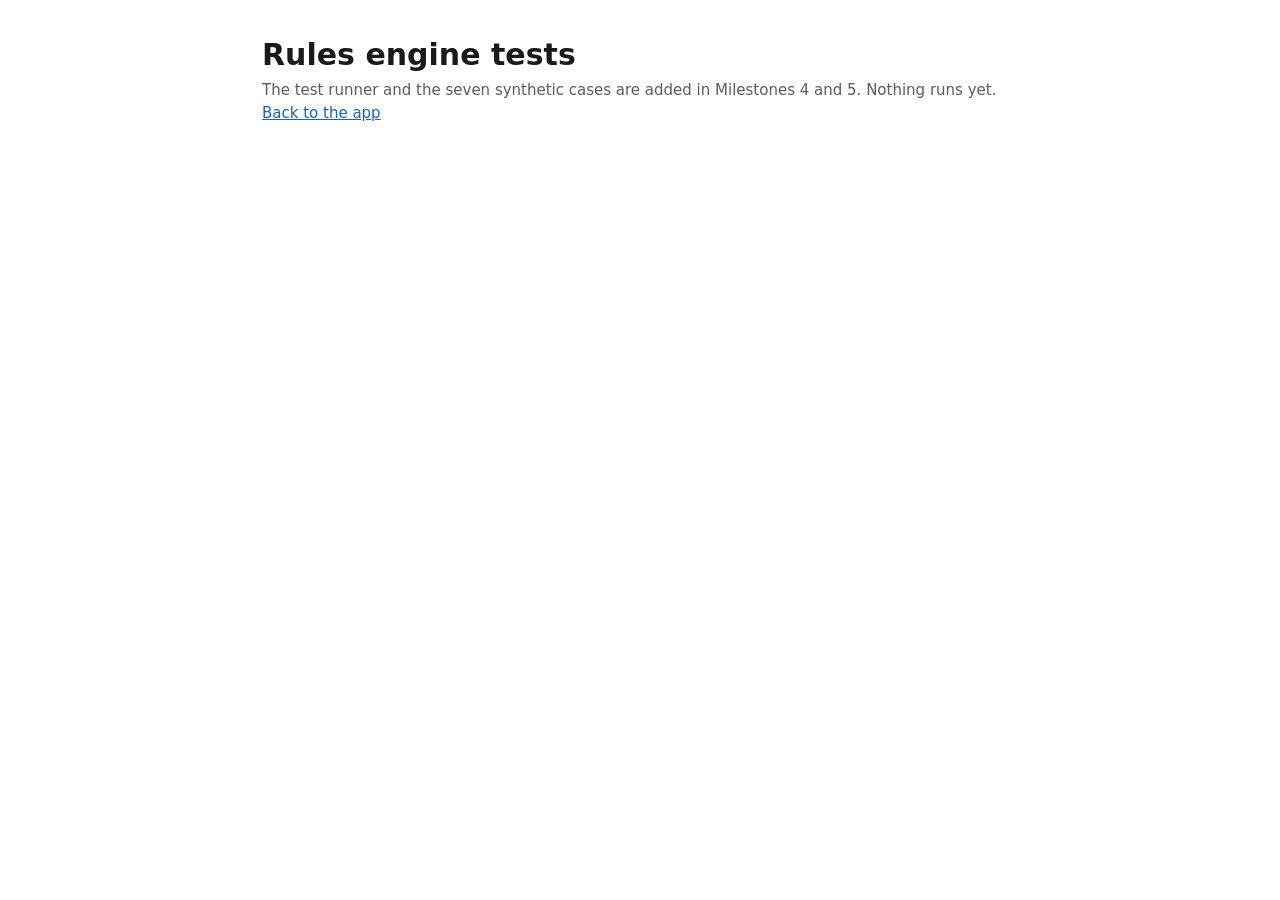
==== tests/tests.html @ 5887b2c1 "Milestone 1: UI shell, API key handling, session-only state Repo skeleton, four-screen shell matchin" ====
<!doctype html>
<html lang="en">
<head>
<meta charset="utf-8">
<meta name="viewport" content="width=device-width, initial-scale=1">
<title>Tests – Trust Return Preparer</title>
<link rel="stylesheet" href="../styles.css">
</head>
<body style="padding:32px;max-width:820px;margin:0 auto">
<h1>Rules engine tests</h1>
<p class="muted">The test runner and the seven synthetic cases are added in Milestones 4 and 5. Nothing runs yet.</p>
<p><a href="../index.html">Back to the app</a></p>
</body>
</html>
---- styles.css ----
/* Trust Return Preparer – styles
   Every colour is a CSS variable so light and dark themes stay in step.
   Text/background pairs are chosen to meet WCAG AA (4.5:1) in both themes. */

:root,
[data-theme="light"] {
  color-scheme: light;
  --bg: #FFFFFF;
  --bg-side: #F7F7F5;
  --bg-raised: #FFFFFF;
  --bg-bubble: #F0F0EE;
  --bg-hover: #EDEDEA;
  --bg-question: #F3F7FD;
  --text: #1A1A1A;
  --text-muted: #5C5C57;
  --border: #E2E2DE;
  --border-strong: #8C8C86;
  --accent: #1F5FBF;
  --accent-hover: #184C99;
  --on-accent: #FFFFFF;
  --focus: #1F5FBF;
  --high-fg: #1B6B35;  --high-bg: #E6F4EA;
  --med-fg: #8A5300;   --med-bg: #FFF3D6;
  --low-fg: #A32020;   --low-bg: #FDE8E8;
  --notice-bg: #FFF8E1; --notice-fg: #5C4300; --notice-border: #E8D08A;
  --shadow: 0 8px 30px rgba(0, 0, 0, .12);
  --backdrop: rgba(0, 0, 0, .35);
}

[data-theme="dark"] {
  color-scheme: dark;
  --bg: #1B1B1A;
  --bg-side: #141413;
  --bg-raised: #232322;
  --bg-bubble: #2C2C2A;
  --bg-hover: #2F2F2D;
  --bg-question: #1D2736;
  --text: #ECECEA;
  --text-muted: #ABABA5;
  --border: #363633;
  --border-strong: #85857F;
  --accent: #8AB6FF;
  --accent-hover: #A9C9FF;
  --on-accent: #0B1B33;
  --focus: #8AB6FF;
  --high-fg: #86E0A2;  --high-bg: #143321;
  --med-fg: #F4C76F;   --med-bg: #3A2A08;
  --low-fg: #FFA3A3;   --low-bg: #421A1A;
  --notice-bg: #33290C; --notice-fg: #F3DC9A; --notice-border: #6B5618;
  --shadow: 0 8px 30px rgba(0, 0, 0, .5);
  --backdrop: rgba(0, 0, 0, .6);
}

* { box-sizing: border-box; }
html, body { height: 100%; }
body {
  margin: 0;
  font-family: Inter, system-ui, -apple-system, "Segoe UI", Roboto, Arial, sans-serif;
  font-size: 15px;
  line-height: 1.55;
  color: var(--text);
  background: var(--bg);
  -webkit-font-smoothing: antialiased;
}
h1, h2, h3, p, ul, ol { margin: 0; }
ul, ol { padding: 0; list-style: none; }
a { color: var(--accent); }
[hidden] { display: none !important; }

:focus-visible { outline: 3px solid var(--focus); outline-offset: 2px; border-radius: 6px; }
#main:focus { outline: none; }

.sr-only {
  position: absolute; width: 1px; height: 1px; padding: 0; margin: -1px;
  overflow: hidden; clip: rect(0 0 0 0); white-space: nowrap; border: 0;
}
.skip-link {
  position: absolute; left: 8px; top: -60px; z-index: 100;
  background: var(--accent); color: var(--on-accent); padding: 10px 14px; border-radius: 8px;
}
.skip-link:focus { top: 8px; }
.muted { color: var(--text-muted); }
.fine { color: var(--text-muted); font-size: 13px; }
.optional {
  font-size: 12px; font-weight: 500; color: var(--text-muted);
  border: 1px solid var(--border); border-radius: 999px; padding: 1px 8px; margin-left: 6px; vertical-align: middle;
}

/* ---------- Layout ---------- */
.app {
  display: grid;
  grid-template-columns: 268px minmax(0, 1fr) auto;
  height: 100vh;
  height: 100dvh;
}
.sidebar {
  background: var(--bg-side);
  border-right: 1px solid var(--border);
  display: flex; flex-direction: column; gap: 16px;
  padding: 16px 12px;
  min-height: 0;
}
.main { display: flex; flex-direction: column; min-width: 0; min-height: 0; position: relative; }
.progress-panel {
  width: 300px;
  border-left: 1px solid var(--border);
  background: var(--bg);
  padding: 16px;
  overflow-y: auto;
  display: flex; flex-direction: column; gap: 14px;
}

/* ---------- Buttons and inputs ---------- */
.btn {
  display: inline-flex; align-items: center; justify-content: center; gap: 8px;
  min-height: 44px; padding: 0 16px;
  font: inherit; font-weight: 600;
  border-radius: 10px; border: 1px solid transparent;
  background: none; color: var(--text); cursor: pointer;
  text-decoration: none;
}
.btn-primary { background: var(--accent); color: var(--on-accent); }
.btn-primary:hover:not(:disabled) { background: var(--accent-hover); }
.btn-outline { border-color: var(--border-strong); background: var(--bg-raised); }
.btn-outline:hover:not(:disabled), .btn-ghost:hover:not(:disabled) { background: var(--bg-hover); }
.btn-ghost { font-weight: 500; }
.btn-block { width: 100%; }
.btn-lg { min-height: 48px; padding: 0 22px; font-size: 16px; }
.btn:disabled { opacity: .55; cursor: not-allowed; }
.btn-row { display: flex; flex-wrap: wrap; gap: 10px; }

.icon-btn {
  display: inline-flex; align-items: center; justify-content: center;
  width: 44px; height: 44px; flex: none;
  border: 0; border-radius: 10px; background: none; color: var(--text); cursor: pointer; font-size: 16px;
}
.icon-btn:hover:not(:disabled) { background: var(--bg-hover); }
.icon-btn:disabled { opacity: .45; cursor: not-allowed; }

.input {
  width: 100%; min-height: 44px; padding: 8px 12px;
  font: inherit; color: var(--text);
  background: var(--bg-raised);
  border: 1px solid var(--border-strong); border-radius: 10px;
}
.input:disabled { opacity: .6; }
.field-label { display: block; font-weight: 600; font-size: 14px; margin: 12px 0 6px; }

.card {
  background: var(--bg-raised);
  border: 1px solid var(--border);
  border-radius: 14px;
  padding: 18px;
}

/* ---------- Sidebar ---------- */
.brand { display: flex; align-items: center; gap: 10px; padding: 4px 6px; }
.brand-mark {
  display: inline-flex; align-items: center; justify-content: center;
  min-width: 44px; height: 30px; padding: 0 8px;
  background: var(--accent); color: var(--on-accent);
  border-radius: 8px; font-weight: 700; font-size: 13px; letter-spacing: .04em;
  font-variant-numeric: tabular-nums;
}
.brand-mark-lg { min-width: 72px; height: 48px; font-size: 20px; border-radius: 12px; }
.brand-name { font-weight: 600; }
.side-heading {
  font-size: 12px; font-weight: 600; text-transform: uppercase; letter-spacing: .06em;
  color: var(--text-muted); padding: 0 8px 6px;
}
.return-nav { flex: 1; min-height: 0; overflow-y: auto; }
.side-empty { color: var(--text-muted); font-size: 13px; padding: 4px 8px; }
.return-item {
  display: block; width: 100%; min-height: 44px; padding: 8px 10px;
  text-align: left; font: inherit; color: var(--text);
  background: none; border: 0; border-radius: 8px; cursor: pointer;
}
.return-item:hover { background: var(--bg-hover); }
.return-item[aria-current="true"] { background: var(--bg-hover); font-weight: 600; }
.return-item small { display: block; color: var(--text-muted); font-weight: 400; font-size: 12px; }
.side-foot { display: flex; flex-direction: column; gap: 4px; border-top: 1px solid var(--border); padding-top: 10px; }
.side-link { justify-content: flex-start; padding: 0 10px; }
.key-status {
  display: flex; align-items: center; gap: 10px; width: 100%; min-height: 44px; padding: 6px 10px;
  font: inherit; color: var(--text); text-align: left;
  background: none; border: 0; border-radius: 8px; cursor: pointer;
}
.key-status:hover { background: var(--bg-hover); }
.key-status-body { display: flex; flex-direction: column; line-height: 1.3; }
.key-status-label { font-weight: 500; }
.key-status-text { font-size: 12px; color: var(--text-muted); }

.status-dot {
  width: 10px; height: 10px; border-radius: 50%; flex: none; display: inline-block;
  border: 2px solid var(--border-strong); background: transparent;
}
.status-dot[data-state="connected"] { background: var(--high-fg); border-color: var(--high-fg); }
.status-dot[data-state="connecting"] { border-color: var(--med-fg); border-style: dashed; }
.status-dot[data-state="error"] { background: var(--low-fg); border-color: var(--low-fg); }

/* ---------- Top bar ---------- */
.topbar {
  display: flex; align-items: center; gap: 8px;
  min-height: 56px; padding: 6px 16px;
  border-bottom: 1px solid var(--border);
}
.topbar-title { font-size: 15px; font-weight: 600; flex: 1; min-width: 0; overflow: hidden; text-overflow: ellipsis; white-space: nowrap; }
.draft-tag, .draft-banner {
  font-size: 12px; font-weight: 600; letter-spacing: .03em;
  color: var(--med-fg); background: var(--med-bg);
  border-radius: 999px; padding: 4px 10px; white-space: nowrap;
}
.draft-banner { display: inline-block; margin: 8px 0; }
.only-narrow-sidebar, .only-narrow-progress { display: none; }

/* ---------- Views ---------- */
.view { flex: 1; min-height: 0; overflow-y: auto; }
.view-chat { display: flex; flex-direction: column; overflow: hidden; position: relative; }
.chat-col, .page-col { width: 100%; max-width: 820px; margin: 0 auto; padding: 0 20px; }
.page-col { padding-top: 16px; padding-bottom: 48px; display: flex; flex-direction: column; gap: 14px; align-items: flex-start; }
.page-col > * { max-width: 100%; }
.page-col h2 { font-size: 24px; }
.page-col h3 { font-size: 16px; margin-top: 10px; }
.back-btn { margin-left: -12px; }

/* First run */
.first-run {
  max-width: 600px; margin: 0 auto; padding: 48px 20px 64px;
  display: flex; flex-direction: column; align-items: center; gap: 18px; text-align: center;
}
.first-run h2 { font-size: 30px; line-height: 1.2; letter-spacing: -.01em; }
.lede { color: var(--text-muted); font-size: 16px; }
.tags { display: flex; flex-wrap: wrap; justify-content: center; gap: 8px; }
.tag {
  border: 1px solid var(--border-strong); border-radius: 999px;
  padding: 4px 12px; font-size: 13px; font-weight: 500;
}
.notice {
  width: 100%; text-align: left;
  background: var(--notice-bg); color: var(--notice-fg);
  border: 1px solid var(--notice-border); border-radius: 12px; padding: 12px 14px; font-size: 14px;
}
.key-form.card { width: 100%; text-align: left; }
.key-form h3 { font-size: 16px; margin-bottom: 4px; }
.key-row { display: flex; gap: 8px; }
.key-row .input { flex: 1; min-width: 0; }
.key-line { display: flex; align-items: center; gap: 8px; margin: 10px 0 6px; font-size: 14px; }

/* ---------- Chat ---------- */
.chat-scroll { flex: 1; min-height: 0; overflow-y: auto; padding: 24px 0 12px; }
#messages { display: flex; flex-direction: column; gap: 20px; }
.msg { max-width: 100%; }
.msg-user {
  align-self: flex-end; max-width: 80%;
  background: var(--bg-bubble); border-radius: 18px; padding: 10px 16px;
  white-space: pre-wrap; overflow-wrap: anywhere;
}
.msg-assistant { align-self: stretch; display: flex; flex-direction: column; gap: 10px; }
.msg-assistant ul { list-style: disc; padding-left: 22px; display: flex; flex-direction: column; gap: 4px; }
.msg-assistant ol { list-style: decimal; padding-left: 22px; display: flex; flex-direction: column; gap: 4px; }

.chips { display: flex; flex-wrap: wrap; gap: 6px; }
.chips:empty { display: none; }
.chip {
  display: inline-flex; align-items: center; gap: 6px; max-width: 100%;
  background: var(--bg-raised); border: 1px solid var(--border-strong); border-radius: 8px;
  padding: 3px 4px 3px 10px; font-size: 13px; min-height: 30px;
}
.chip-name { overflow: hidden; text-overflow: ellipsis; white-space: nowrap; max-width: 220px; }
.msg-user .chips { margin-top: 8px; }
.msg-user .chip { padding-right: 10px; }
.chip-remove {
  width: 28px; height: 28px; border: 0; border-radius: 6px; background: none; color: var(--text); cursor: pointer;
  position: relative;
}
/* 44px hit area without growing the chip */
.chip-remove::after { content: ""; position: absolute; inset: -8px; }
.chip-remove:hover { background: var(--bg-hover); }

.question {
  background: var(--bg-question);
  border: 1px solid var(--border);
  border-left: 4px solid var(--accent);
  border-radius: 12px; padding: 16px 18px;
  display: flex; flex-direction: column; gap: 12px;
}
.question-count { font-size: 12px; font-weight: 600; letter-spacing: .05em; text-transform: uppercase; color: var(--accent); }
.question-text { font-size: 17px; font-weight: 600; }
.question-options { display: flex; flex-wrap: wrap; gap: 8px; }
.question-options .btn[aria-pressed="true"] { background: var(--accent); color: var(--on-accent); border-color: var(--accent); opacity: 1; }
.question-meta { font-size: 13px; color: var(--text-muted); display: flex; flex-direction: column; gap: 6px; }
.question-meta strong { color: var(--text); font-weight: 600; }
.source-tag {
  display: inline-flex; align-items: center; gap: 6px; align-self: flex-start;
  font-size: 12px; font-weight: 500; color: var(--text);
  border: 1px solid var(--border-strong); border-radius: 6px; padding: 2px 8px; background: var(--bg-raised);
}

.composer-wrap { padding: 8px 0 10px; }
.composer {
  display: flex; flex-direction: column; gap: 8px;
}
.composer-row {
  display: flex; align-items: flex-end; gap: 4px;
  background: var(--bg-raised);
  border: 1px solid var(--border-strong); border-radius: 22px; padding: 6px;
}
.composer-row:focus-within { border-color: var(--accent); box-shadow: 0 0 0 1px var(--accent); }
.composer-input {
  flex: 1; min-width: 0; resize: none; border: 0; background: none; color: var(--text);
  font: inherit; padding: 11px 6px; max-height: 180px; min-height: 44px;
}
.composer-input:focus { outline: none; }
.composer-input::placeholder { color: var(--text-muted); opacity: 1; }
.attach-btn { cursor: pointer; }
#file-input:focus-visible + label + .composer-input,
#file-input:focus-visible ~ .send-btn { outline: none; }
.composer-row:has(#file-input:focus-visible) .attach-btn { outline: 3px solid var(--focus); outline-offset: 2px; }
.send-btn { background: var(--accent); color: var(--on-accent); border-radius: 50%; }
.send-btn:hover:not(:disabled) { background: var(--accent-hover); }
.footer-note { text-align: center; color: var(--text-muted); font-size: 12px; padding: 8px 16px 0; }

.drop-overlay {
  position: absolute; inset: 0; z-index: 5; padding: 20px;
  background: color-mix(in srgb, var(--bg) 85%, transparent);
  display: flex;
}
.drop-box {
  flex: 1; display: flex; align-items: center; justify-content: center;
  border: 2px dashed var(--accent); border-radius: 16px; font-weight: 600; font-size: 18px; color: var(--accent);
}

/* ---------- Badges ---------- */
.badge {
  display: inline-flex; align-items: center; gap: 6px;
  border-radius: 999px; padding: 2px 10px; font-size: 13px; font-weight: 600; white-space: nowrap;
}
.badge-high { color: var(--high-fg); background: var(--high-bg); }
.badge-medium { color: var(--med-fg); background: var(--med-bg); }
.badge-low { color: var(--low-fg); background: var(--low-bg); }
.reason { color: var(--text-muted); font-size: 13px; }
.legend { display: flex; flex-direction: column; gap: 8px; }
.legend li { display: flex; flex-wrap: wrap; align-items: center; gap: 8px; }

/* ---------- Progress panel ---------- */
.panel-head { display: flex; align-items: center; justify-content: space-between; min-height: 44px; }
.panel-head h2 { font-size: 16px; }
.panel-sub { font-size: 12px; font-weight: 600; text-transform: uppercase; letter-spacing: .06em; color: var(--text-muted); margin-top: 4px; }
.steps { display: flex; flex-direction: column; }
.step-btn {
  display: flex; gap: 12px; width: 100%; min-height: 56px; padding: 8px 6px; text-align: left;
  font: inherit; color: var(--text); background: none; border: 0; border-radius: 8px; cursor: pointer;
}
.step-btn:hover { background: var(--bg-hover); }
.step-num {
  flex: none; width: 26px; height: 26px; border-radius: 50%;
  display: inline-flex; align-items: center; justify-content: center;
  font-size: 13px; font-weight: 600;
  border: 2px solid var(--border-strong); color: var(--text-muted);
}
.step[data-state="current"] .step-num { border-color: var(--accent); background: var(--accent); color: var(--on-accent); }
.step[data-state="done"] .step-num { border-color: var(--high-fg); color: var(--high-fg); }
.step-body { display: flex; flex-direction: column; line-height: 1.35; }
.step-label { font-weight: 600; }
.step[data-state="upcoming"] .step-label { font-weight: 500; }
.step-hint { font-size: 12px; color: var(--text-muted); }
.counts { display: flex; flex-direction: column; gap: 8px; }
.counts li { display: flex; align-items: center; justify-content: space-between; }
.count-num { font-weight: 600; font-variant-numeric: tabular-nums; }

/* ---------- Review / complete ---------- */
.gate { width: 100%; }
.gate-head { font-weight: 600; margin-bottom: 6px; }
.progress-bar { height: 10px; border-radius: 999px; background: var(--bg-bubble); border: 1px solid var(--border); overflow: hidden; }
.progress-fill { display: block; height: 100%; background: var(--accent); }
.empty-state {
  width: 100%; border: 1px dashed var(--border-strong); border-radius: 12px; padding: 18px; color: var(--text-muted);
}
.download-grid { display: grid; grid-template-columns: repeat(auto-fill, minmax(180px, 1fr)); gap: 12px; width: 100%; }
.download-card { display: flex; flex-direction: column; gap: 8px; }
.download-card h3 { margin: 0; }
.signoff { width: 100%; display: flex; flex-direction: column; gap: 10px; }
.signoff h3, .signoff .field-label { margin: 0; }

/* ---------- Dialogs ---------- */
.dialog {
  width: min(640px, calc(100vw - 24px)); max-height: min(86vh, 860px);
  padding: 0; border: 1px solid var(--border); border-radius: 16px;
  background: var(--bg); color: var(--text); box-shadow: var(--shadow);
}
.dialog[open] { display: flex; flex-direction: column; }
.dialog::backdrop { background: var(--backdrop); }
.dialog-head {
  display: flex; align-items: center; justify-content: space-between;
  padding: 12px 12px 12px 20px; border-bottom: 1px solid var(--border);
}
.dialog-head h2 { font-size: 18px; }
.dialog-body { padding: 8px 20px 24px; overflow-y: auto; }
.setting { border: 0; margin: 0; padding: 18px 0; border-bottom: 1px solid var(--border); min-width: 0; }
.setting:last-child { border-bottom: 0; }
.setting legend, .setting h3 { font-size: 15px; font-weight: 600; padding: 0; margin-bottom: 8px; }
.segmented { display: inline-flex; border: 1px solid var(--border-strong); border-radius: 10px; overflow: hidden; }
.segmented label { position: relative; cursor: pointer; }
.segmented input { position: absolute; opacity: 0; inset: 0; margin: 0; cursor: pointer; }
.segmented span { display: inline-flex; align-items: center; justify-content: center; min-height: 44px; min-width: 88px; padding: 0 16px; font-weight: 500; }
.segmented input:checked + span { background: var(--accent); color: var(--on-accent); font-weight: 600; }
.segmented input:focus-visible + span { outline: 3px solid var(--focus); outline-offset: -3px; }
.segmented + .fine { margin-top: 8px; }
.model-row { margin-bottom: 12px; }
.source-list, .boundary-list { display: flex; flex-direction: column; gap: 8px; margin-top: 8px; }
.source-list li { display: flex; justify-content: space-between; gap: 12px; align-items: baseline; }
.source-state { font-size: 12px; color: var(--text-muted); white-space: nowrap; }
.boundary-list { list-style: disc; padding-left: 20px; }
.log-list { display: flex; flex-direction: column; margin-top: 12px; }
.log-list li { padding: 8px 0; border-bottom: 1px solid var(--border); font-size: 13px; overflow-wrap: anywhere; }
.log-time { color: var(--text-muted); font-variant-numeric: tabular-nums; margin-right: 8px; }
.log-type { font-weight: 600; margin-right: 8px; }

.backdrop { position: fixed; inset: 0; background: var(--backdrop); z-index: 20; }

/* ---------- Mockup alignment ---------- */
/* Sidebar */
.btn-block.btn-outline { justify-content: flex-start; border-color: var(--border); }
.key-status {
  border: 1px solid var(--border); background: var(--bg-raised); border-radius: 10px;
  font-size: 14px; font-weight: 500; padding: 6px 12px; color: var(--low-fg);
}
.key-status[data-state="connected"] { color: var(--high-fg); }
.key-status[data-state="connecting"] { color: var(--med-fg); }

/* Top bar */
.topbar-status { font-size: 13px; color: var(--text-muted); white-space: nowrap; }

/* First run */
.first-run { max-width: 740px; padding-top: 11vh; gap: 20px; }
.key-card {
  width: 100%; display: flex; align-items: center; gap: 16px; text-align: left;
  background: var(--bg-question); border: 1px solid var(--border); border-radius: 14px; padding: 14px 16px;
}
.key-card-text { flex: 1; min-width: 0; }
.key-card-title { display: block; font-weight: 600; margin-bottom: 2px; }
.key-card .key-row { flex: 0 0 310px; max-width: 100%; }
.key-card .key-line { margin: 6px 0 0; font-size: 13px; }
.dropzone {
  width: 100%; display: flex; flex-direction: column; align-items: center; gap: 6px;
  padding: 26px 16px; font: inherit; color: var(--text); cursor: pointer;
  background: var(--bg-side); border: 2px dashed var(--border-strong); border-radius: 14px;
}
.dropzone:hover, .dropzone.is-over { border-color: var(--accent); background: var(--bg-question); }
.first-composer { width: 100%; }
.first-composer .composer-input { min-height: 60px; }
.tag { border: 0; background: var(--bg-bubble); }
.disclaimer { font-size: 13px; color: var(--text-muted); max-width: 540px; }
.disclaimer strong { color: var(--text); }

/* Composer */
.composer-row { border-radius: 14px; border-color: var(--border); padding: 8px; box-shadow: 0 1px 4px rgba(0, 0, 0, .06); }
.send-btn { background: var(--text); color: var(--bg); border-radius: 10px; }
.send-btn:hover:not(:disabled) { background: var(--text); opacity: .85; }

/* Question card */
.question { border-left-width: 1px; }
.question-count { text-transform: none; letter-spacing: 0; font-size: 13px; }
.question-options .btn { background: var(--bg-raised); border-color: var(--border); }
.source-tag { border-radius: 999px; border-color: var(--border); padding: 4px 12px; }

/* Progress panel */
.progress-panel { width: 224px; padding: 12px 14px 14px; gap: 12px; }
.panel-head h2 { font-size: 14px; }
.step-btn { min-height: 44px; align-items: center; gap: 10px; padding: 4px 6px; }
.step-num { width: 18px; height: 18px; font-size: 11px; }
.step[data-state="done"] .step-num { background: var(--high-fg); border-color: var(--high-fg); color: var(--bg); }
.step[data-state="current"] .step-num { background: none; border-width: 3px; }
.step-label { font-size: 14px; line-height: 1.3; }
.step[data-state="upcoming"] .step-label { color: var(--text-muted); }
.counts .badge { background: none; padding: 0; }
.panel-cta { margin-top: auto; }

/* Review and completed screens */
.view-page { display: flex; flex-direction: column; overflow: hidden; }
.page-scroll { flex: 1; min-height: 0; overflow-y: auto; }
.gate-bar {
  display: flex; flex-wrap: wrap; align-items: center; justify-content: space-between; gap: 12px 20px;
  padding: 12px 20px; border-top: 1px solid var(--border);
}
.gate-bar .gate { width: 300px; max-width: 100%; font-size: 13px; }
.gate-bar .gate span { display: block; margin-bottom: 6px; }
.gate-bar .gate .progress-fill { margin: 0; }
.gate-bar .progress-bar { height: 6px; border: 0; }
.download-grid { grid-template-columns: repeat(2, minmax(0, 1fr)); }
@media (max-width: 820px) {
  .key-card { flex-direction: column; align-items: stretch; }
  .key-card .key-row { flex: none; }
  .download-grid { grid-template-columns: minmax(0, 1fr); }
  .topbar-status { display: none; }
}

/* ---------- Narrow screens: panel, then sidebar, become drawers ---------- */
@media (max-width: 1180px) {
  .only-narrow-progress { display: inline-flex; }
  .progress-panel {
    position: fixed; top: 0; right: 0; bottom: 0; z-index: 30;
    transform: translateX(100%); visibility: hidden;
    transition: transform .2s ease, visibility .2s; box-shadow: var(--shadow);
    max-width: 88vw;
  }
  .progress-panel.is-open { transform: none; visibility: visible; }
}
@media (max-width: 820px) {
  .app { grid-template-columns: minmax(0, 1fr); }
  .only-narrow-sidebar { display: inline-flex; }
  .sidebar {
    position: fixed; top: 0; left: 0; bottom: 0; z-index: 30; width: 280px; max-width: 88vw;
    transform: translateX(-100%); visibility: hidden;
    transition: transform .2s ease, visibility .2s; box-shadow: var(--shadow);
  }
  .sidebar.is-open { transform: none; visibility: visible; }
  .first-run { padding-top: 28px; }
  .first-run h2 { font-size: 25px; }
  .msg-user { max-width: 92%; }
  .draft-tag { display: none; }
  .key-row { flex-direction: column; }
}
@media (prefers-reduced-motion: reduce) {
  * { transition: none !important; scroll-behavior: auto !important; }
}
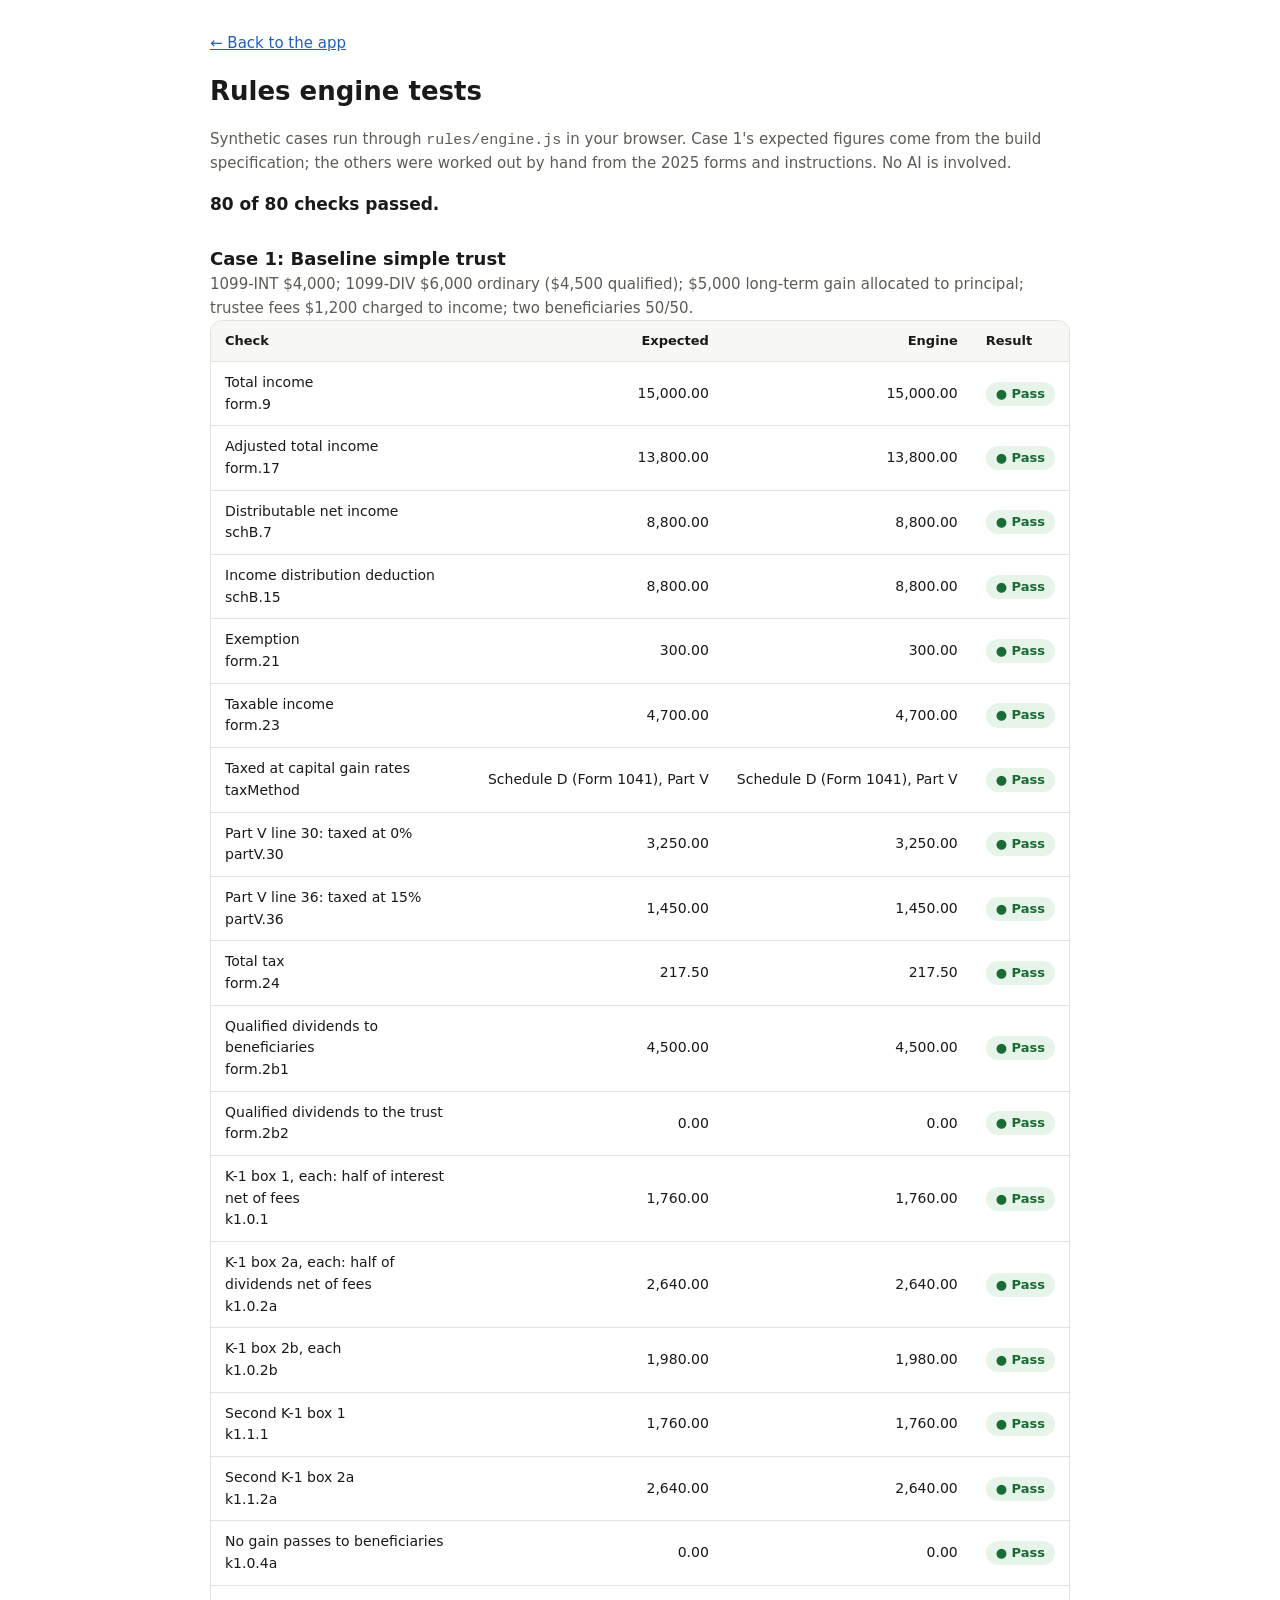
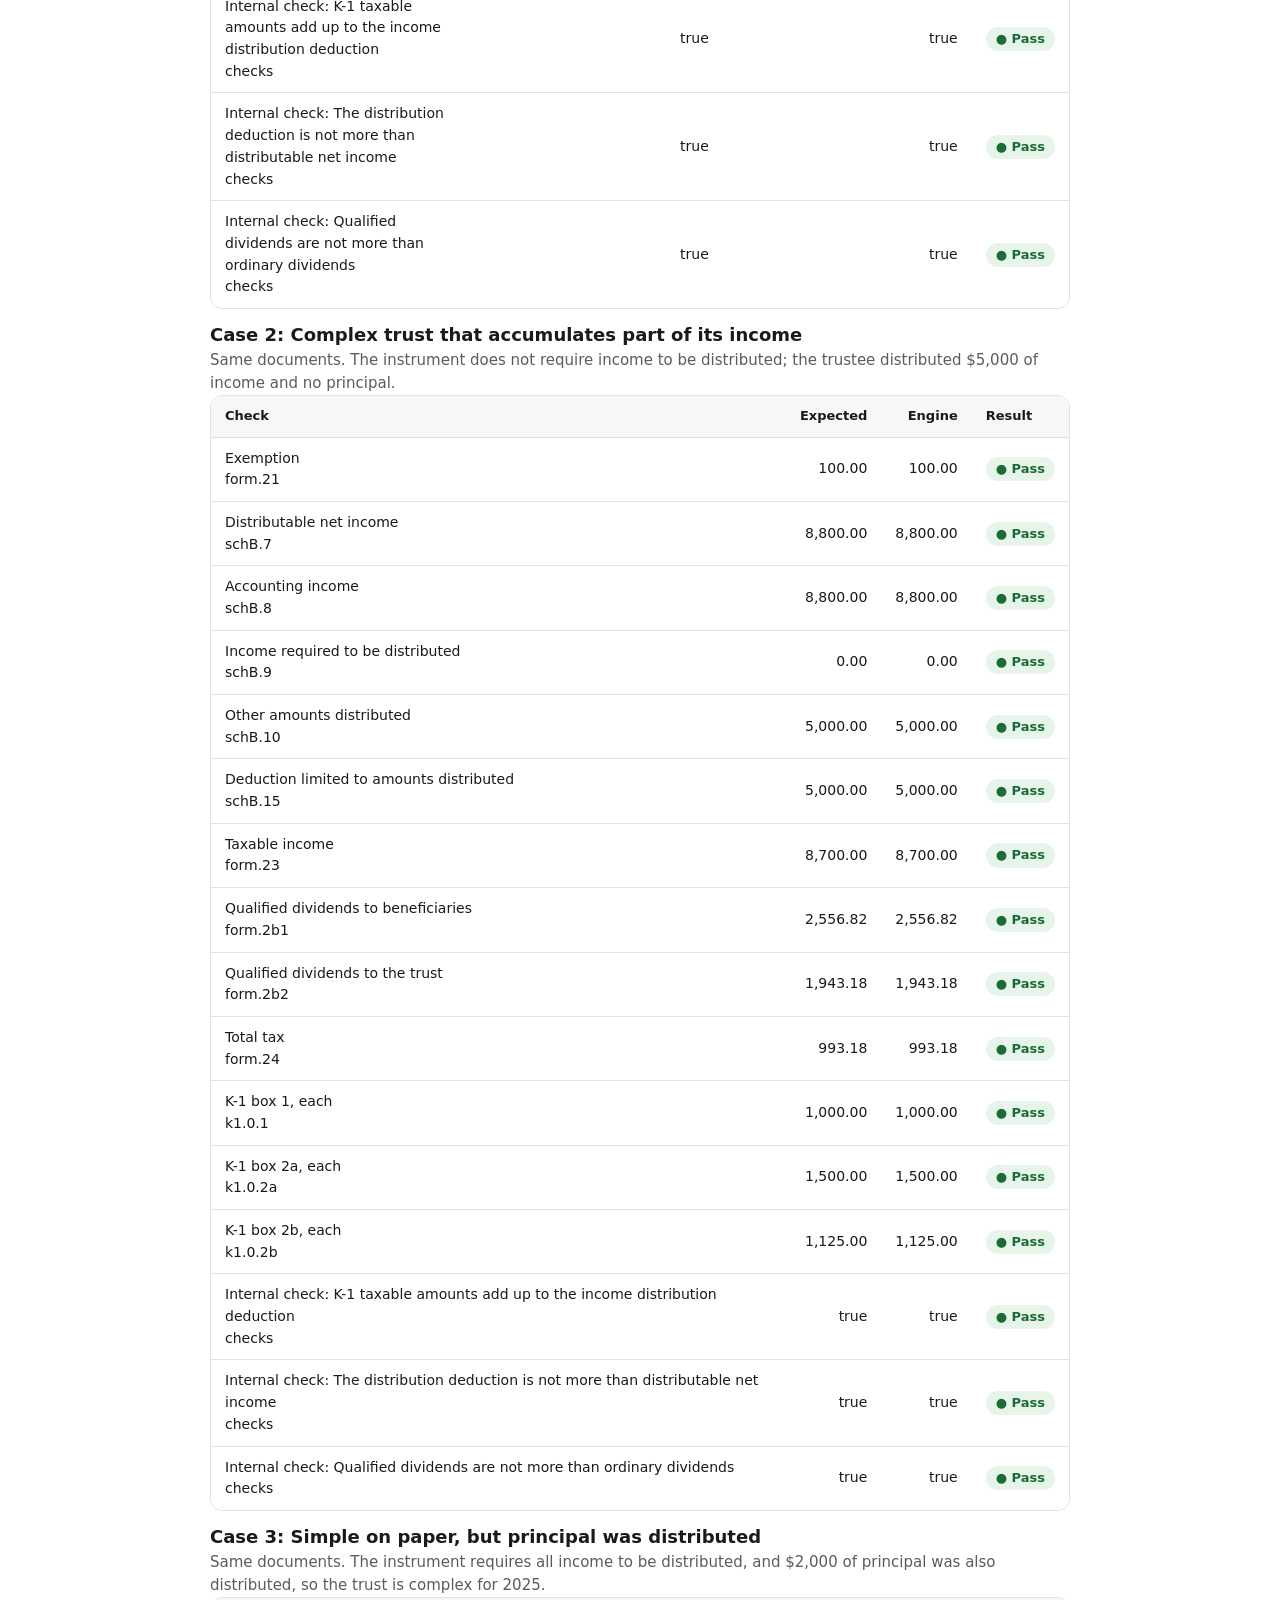
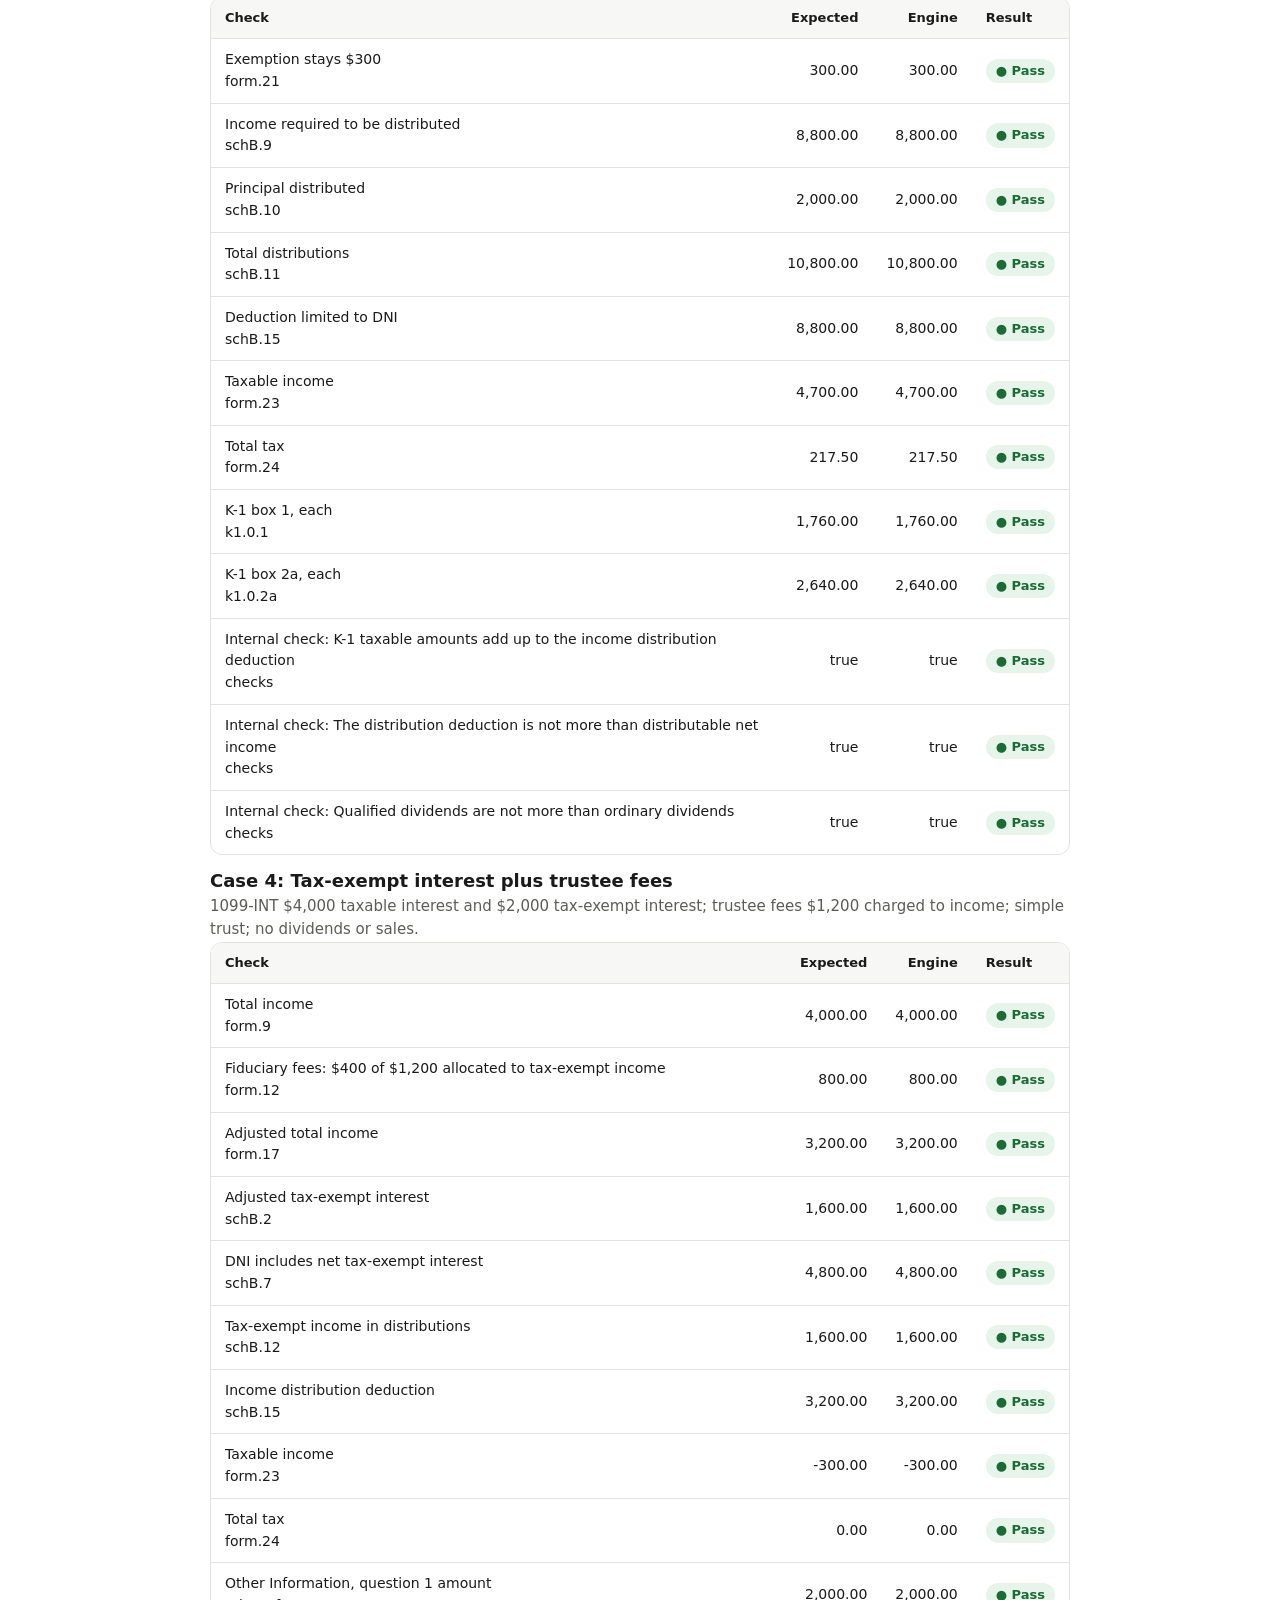
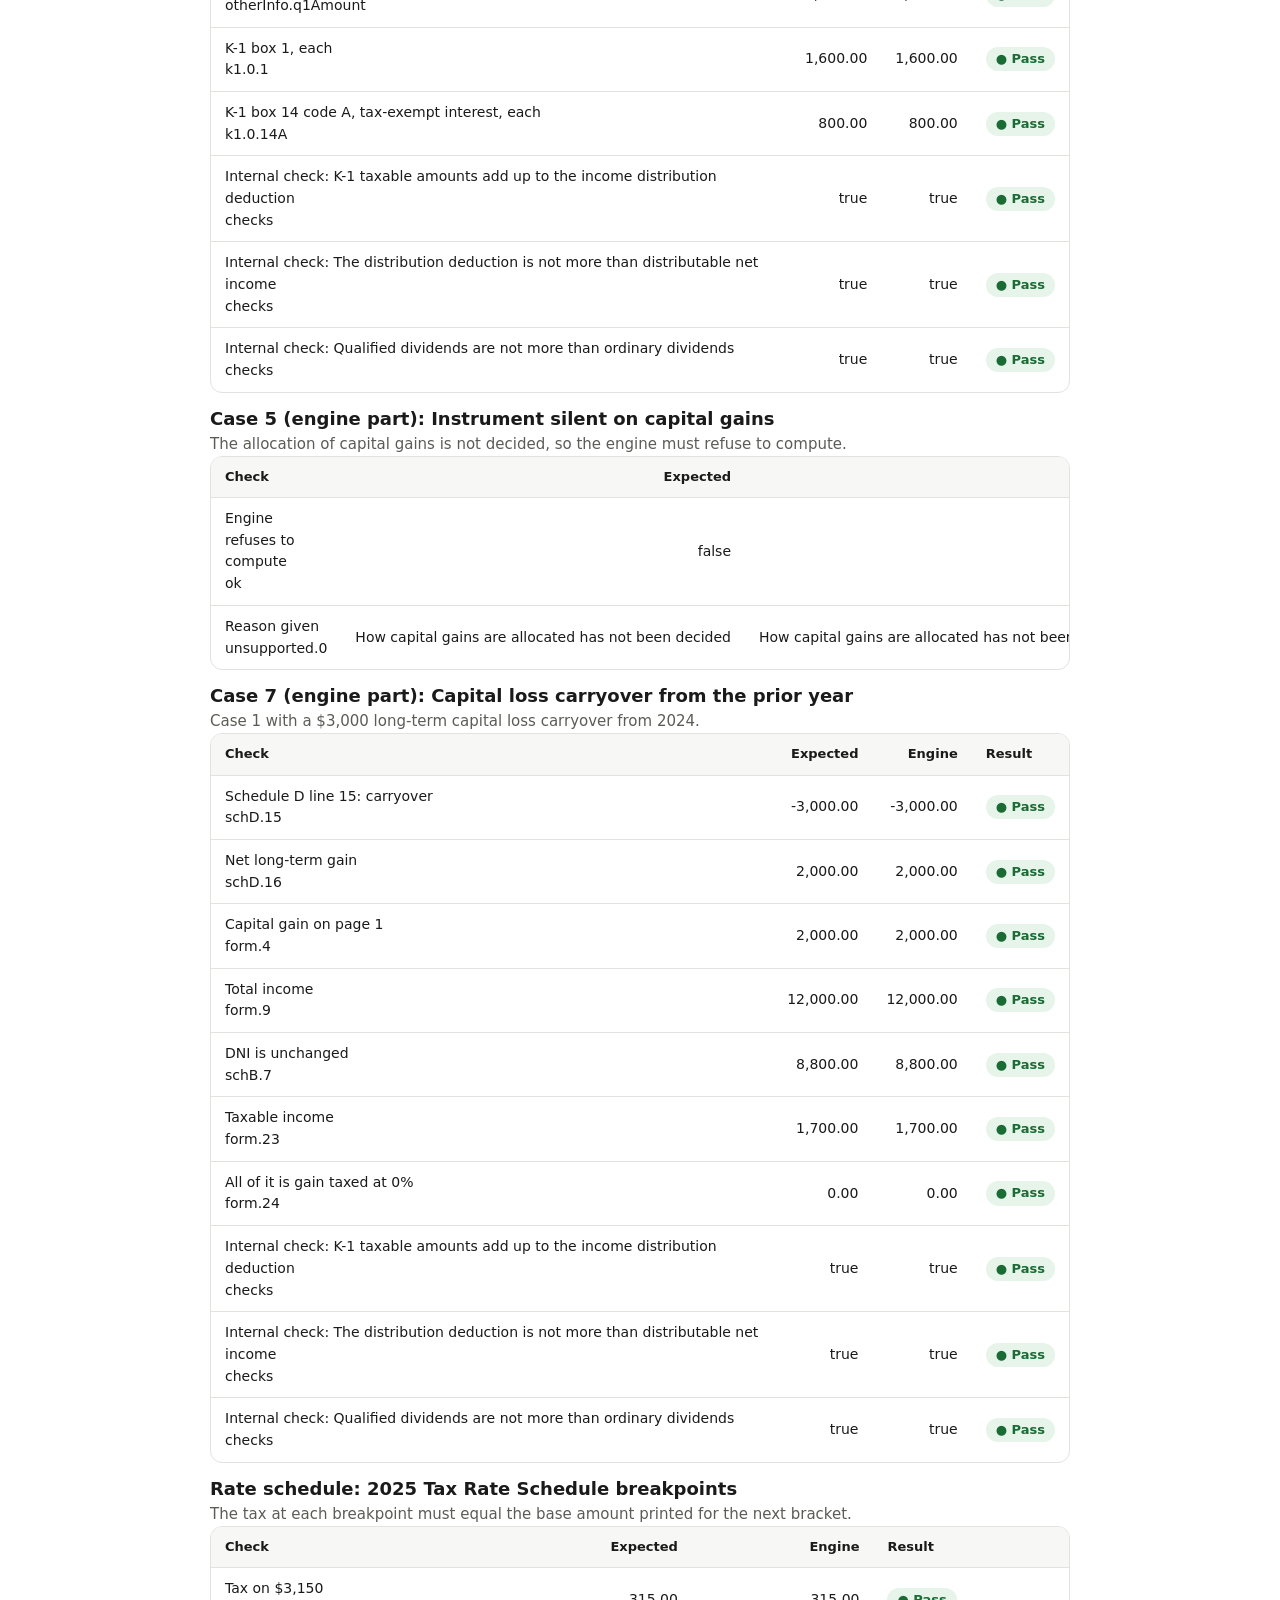
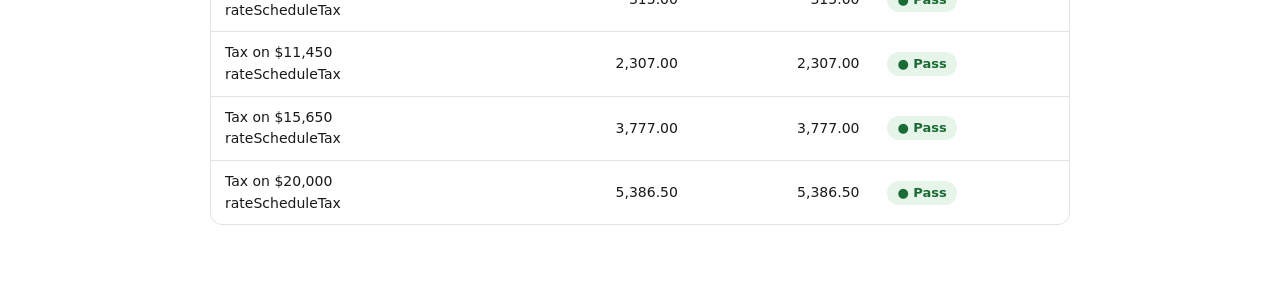
==== commit a1954a39: "Milestone 4: rules engine, cited 2025 constants and engine tests - rules/constants_2025.js: rate sch" ====
--- a/tests/tests.html
+++ b/tests/tests.html
@@ -3,12 +3,62 @@
 <head>
 <meta charset="utf-8">
 <meta name="viewport" content="width=device-width, initial-scale=1">
-<title>Tests – Trust Return Preparer</title>
-<link rel="stylesheet" href="../styles.css">
+<title>Rules engine tests – Trust Return Preparer</title>
+<script>try { var t = localStorage.getItem('trp-theme'); if (t === 'dark') document.documentElement.setAttribute('data-theme', 'dark'); } catch (e) {}</script>
+<link rel="stylesheet" href="../styles.css?v=20261111f">
+<style>
+  body { height: auto; }
+  .tests { max-width: 900px; margin: 0 auto; padding: 32px 20px 64px; display: flex; flex-direction: column; gap: 16px; }
+  .tests h1 { font-size: 26px; }
+  .tests h2 { font-size: 18px; margin-top: 12px; }
+  .total { font-size: 17px; font-weight: 600; }
+  td.path { font-family: ui-monospace, Menlo, Consolas, monospace; font-size: 12px; color: var(--text-muted); }
+</style>
 </head>
-<body style="padding:32px;max-width:820px;margin:0 auto">
-<h1>Rules engine tests</h1>
-<p class="muted">The test runner and the seven synthetic cases are added in Milestones 4 and 5. Nothing runs yet.</p>
-<p><a href="../index.html">Back to the app</a></p>
+<body>
+<main class="tests">
+  <p><a href="../index.html">← Back to the app</a></p>
+  <h1>Rules engine tests</h1>
+  <p class="muted">Synthetic cases run through <code>rules/engine.js</code> in your browser. Case 1's expected figures come from the build specification; the others were worked out by hand from the 2025 forms and instructions. No AI is involved.</p>
+  <p class="total" id="total" role="status">Running…</p>
+  <div id="cases"></div>
+</main>
+<script src="../rules/constants_2025.js?v=20261111f"></script>
+<script src="../rules/engine.js?v=20261111f"></script>
+<script src="cases.js?v=20261111f"></script>
+<script>
+(function () {
+  function el(tag, attrs, text) {
+    var n = document.createElement(tag);
+    Object.keys(attrs || {}).forEach(function (k) { n.setAttribute(k, attrs[k]); });
+    if (text != null) n.textContent = text;
+    return n;
+  }
+  function show(v) { return typeof v === 'number' ? v.toLocaleString('en-US', { minimumFractionDigits: 2, maximumFractionDigits: 2 }) : String(v); }
+  var passed = 0, total = 0, box = document.getElementById('cases');
+  window.TRP.runTests().forEach(function (c) {
+    var ok = c.rows.every(function (r) { return r.pass; });
+    box.appendChild(el('h2', {}, c.id + ': ' + c.title + (ok ? '' : ' (failing)')));
+    box.appendChild(el('p', { class: 'muted' }, c.about));
+    var wrap = el('div', { class: 'table-wrap' }), table = el('table', { class: 'items-table' }), head = el('tr');
+    ['Check', 'Expected', 'Engine', 'Result'].forEach(function (h, i) { head.appendChild(el('th', { scope: 'col', class: i === 1 || i === 2 ? 'num' : '' }, h)); });
+    var thead = el('thead'); thead.appendChild(head); table.appendChild(thead);
+    var body = el('tbody');
+    c.rows.forEach(function (r) {
+      total++; if (r.pass) passed++;
+      var tr = el('tr');
+      var first = el('td', {}, r.label); first.appendChild(el('br')); first.appendChild(el('span', { class: 'path' }, r.path));
+      tr.appendChild(first);
+      tr.appendChild(el('td', { class: 'num' }, show(r.expected)));
+      tr.appendChild(el('td', { class: 'num' }, show(r.actual)));
+      var cell = el('td'), badge = el('span', { class: 'badge ' + (r.pass ? 'badge-high' : 'badge-low') }, r.pass ? '● Pass' : '○ Fail');
+      cell.appendChild(badge); tr.appendChild(cell);
+      body.appendChild(tr);
+    });
+    table.appendChild(body); wrap.appendChild(table); box.appendChild(wrap);
+  });
+  document.getElementById('total').textContent = passed + ' of ' + total + ' checks passed' + (passed === total ? '.' : '. See the failing rows below.');
+})();
+</script>
 </body>
 </html>
--- a/styles.css
+++ b/styles.css
@@ -495,6 +495,92 @@
   .topbar-status { display: none; }
 }
 
+/* ---------- Extraction table ---------- */
+.table-wrap { border: 1px solid var(--border); border-radius: 12px; overflow-x: auto; }
+.items-table { width: 100%; min-width: 560px; border-collapse: collapse; font-size: 14px; }
+.items-table th, .items-table td { padding: 10px 14px; text-align: left; vertical-align: middle; border-bottom: 1px solid var(--border); }
+.items-table th { font-size: 13px; font-weight: 600; background: var(--bg-side); white-space: nowrap; }
+.items-table tbody tr:last-child td { border-bottom: 0; }
+.items-table .num { text-align: right; font-variant-numeric: tabular-nums; white-space: nowrap; }
+.item-row { cursor: pointer; }
+.item-row:hover { background: var(--bg-hover); }
+.link-btn {
+  font: inherit; color: var(--accent); background: none; border: 0; padding: 0; cursor: pointer;
+  text-align: left; text-decoration: underline; text-underline-offset: 3px; min-height: 24px;
+}
+.items-table .link-btn { color: var(--text); text-decoration-color: var(--border-strong); }
+.flag {
+  display: inline-block; margin-left: 8px; padding: 1px 8px; border-radius: 999px;
+  font-size: 12px; font-weight: 600; color: var(--med-fg); background: var(--med-bg);
+}
+.status-line { color: var(--text-muted); }
+.sample-line { display: flex; flex-direction: column; align-items: center; gap: 4px; }
+.sample-line .link-btn { min-height: 44px; }
+
+/* ---------- Source side panel ---------- */
+.source-panel {
+  width: min(520px, 42vw); border-left: 1px solid var(--border); background: var(--bg);
+  display: flex; flex-direction: column; min-height: 0;
+}
+.source-panel .panel-head { padding: 8px 8px 8px 16px; border-bottom: 1px solid var(--border); gap: 8px; }
+.source-panel .panel-head h2 { overflow: hidden; text-overflow: ellipsis; white-space: nowrap; }
+.source-body { flex: 1; min-height: 0; overflow-y: auto; padding: 16px; display: flex; flex-direction: column; gap: 14px; }
+.source-item { display: flex; flex-direction: column; gap: 8px; }
+.source-kicker { font-size: 13px; color: var(--text-muted); }
+.source-item h3 { font-size: 17px; }
+.source-amount { font-size: 26px; font-weight: 600; font-variant-numeric: tabular-nums; }
+.reads { margin: 0; display: grid; grid-template-columns: auto 1fr; gap: 4px 12px; font-size: 13px; }
+.reads dt { color: var(--text-muted); }
+.reads dd { margin: 0; overflow-wrap: anywhere; }
+.escalate-note { font-size: 13px; color: var(--med-fg); background: var(--med-bg); border-radius: 8px; padding: 8px 10px; }
+.excerpt { margin: 0; padding: 8px 12px; border-left: 3px solid var(--border-strong); font-size: 13px; }
+.excerpt cite { display: block; margin-top: 4px; font-style: normal; color: var(--text-muted); }
+.page-view { position: relative; border: 1px solid var(--border); border-radius: 8px; overflow: auto; max-height: 62vh; flex: none; background: #FFFFFF; min-height: 80px; }
+.page-view .fine { padding: 12px; color: #5C5C57; }
+.page-canvas { display: block; }
+.highlight { position: absolute; background: rgba(255, 213, 0, .4); outline: 2px solid #B45309; border-radius: 3px; }
+.form-error { color: var(--low-fg); font-size: 13px; min-height: 1em; }
+.form-error:empty { display: none; }
+.edit-form, .manual-form { display: flex; flex-direction: column; gap: 8px; }
+.manual-fields { display: flex; flex-direction: column; }
+.manual-form details { border: 1px solid var(--border); border-radius: 10px; padding: 0 12px 12px; }
+.manual-form summary { cursor: pointer; min-height: 44px; display: flex; align-items: center; font-weight: 500; }
+
+/* ---------- Trust profile question cards ---------- */
+.q-form { display: flex; flex-direction: column; gap: 10px; align-items: flex-start; }
+.q-form > .input { max-width: 420px; }
+.q-grid, .q-grid-inner { display: grid; grid-template-columns: repeat(2, minmax(0, 1fr)); gap: 10px 12px; width: 100%; max-width: 620px; }
+.q-grid > .q-grid-inner { grid-column: 1 / -1; max-width: none; }
+.q-field { display: flex; flex-direction: column; gap: 4px; min-width: 0; }
+.q-field.wide { grid-column: 1 / -1; }
+.q-label { font-size: 13px; font-weight: 600; }
+.q-checks > div { display: flex; flex-direction: column; }
+.q-check { display: flex; align-items: center; gap: 10px; min-height: 44px; cursor: pointer; }
+.q-check input { width: 20px; height: 20px; accent-color: var(--accent); }
+.q-answer { display: flex; flex-wrap: wrap; align-items: baseline; gap: 6px 14px; overflow-wrap: anywhere; }
+.q-answer .link-btn { min-height: 32px; }
+.question.is-superseded { opacity: .7; border-style: dashed; background: none; }
+.question.is-superseded .question-text { font-size: 15px; font-weight: 500; }
+.ben-list { display: flex; flex-direction: column; gap: 12px; width: 100%; }
+.ben { border: 1px solid var(--border); border-radius: 10px; padding: 10px 12px 12px; margin: 0; background: var(--bg-raised); display: flex; flex-direction: column; gap: 8px; align-items: flex-start; }
+.ben legend { font-size: 13px; font-weight: 600; padding: 0 6px; }
+.source-wrap { display: flex; flex-direction: column; gap: 6px; align-items: flex-start; }
+.source-btn { cursor: pointer; font-family: inherit; min-height: 32px; text-align: left; }
+.source-btn:hover { background: var(--bg-hover); }
+.flag-count { margin-left: 0; }
+@media (max-width: 820px) { .q-grid, .q-grid-inner { grid-template-columns: minmax(0, 1fr); } }
+
+/* ---------- Rename and masking ---------- */
+.topbar-title { flex: 0 1 auto; }
+.rename-btn { width: 36px; height: 36px; color: var(--text-muted); margin-right: auto; }
+.rename-btn::after { content: ""; position: absolute; inset: -4px; }
+.rename-btn { position: relative; }
+.rename-form { display: flex; flex-wrap: wrap; align-items: center; gap: 6px; flex: 1; min-width: 0; margin-right: auto; }
+.rename-input { width: min(360px, 100%); min-height: 40px; }
+.btn-sm { min-height: 40px; padding: 0 12px; font-size: 14px; }
+.rename-form .form-error { flex-basis: 100%; }
+.mask-warning { font-size: 13px; color: var(--med-fg); background: var(--med-bg); border-radius: 8px; padding: 8px 10px; }
+
 /* ---------- Narrow screens: panel, then sidebar, become drawers ---------- */
 @media (max-width: 1180px) {
   .only-narrow-progress { display: inline-flex; }
@@ -505,6 +591,7 @@
     max-width: 88vw;
   }
   .progress-panel.is-open { transform: none; visibility: visible; }
+  .source-panel { position: fixed; top: 0; right: 0; bottom: 0; z-index: 25; width: min(560px, 100vw); box-shadow: var(--shadow); }
 }
 @media (max-width: 820px) {
   .app { grid-template-columns: minmax(0, 1fr); }
